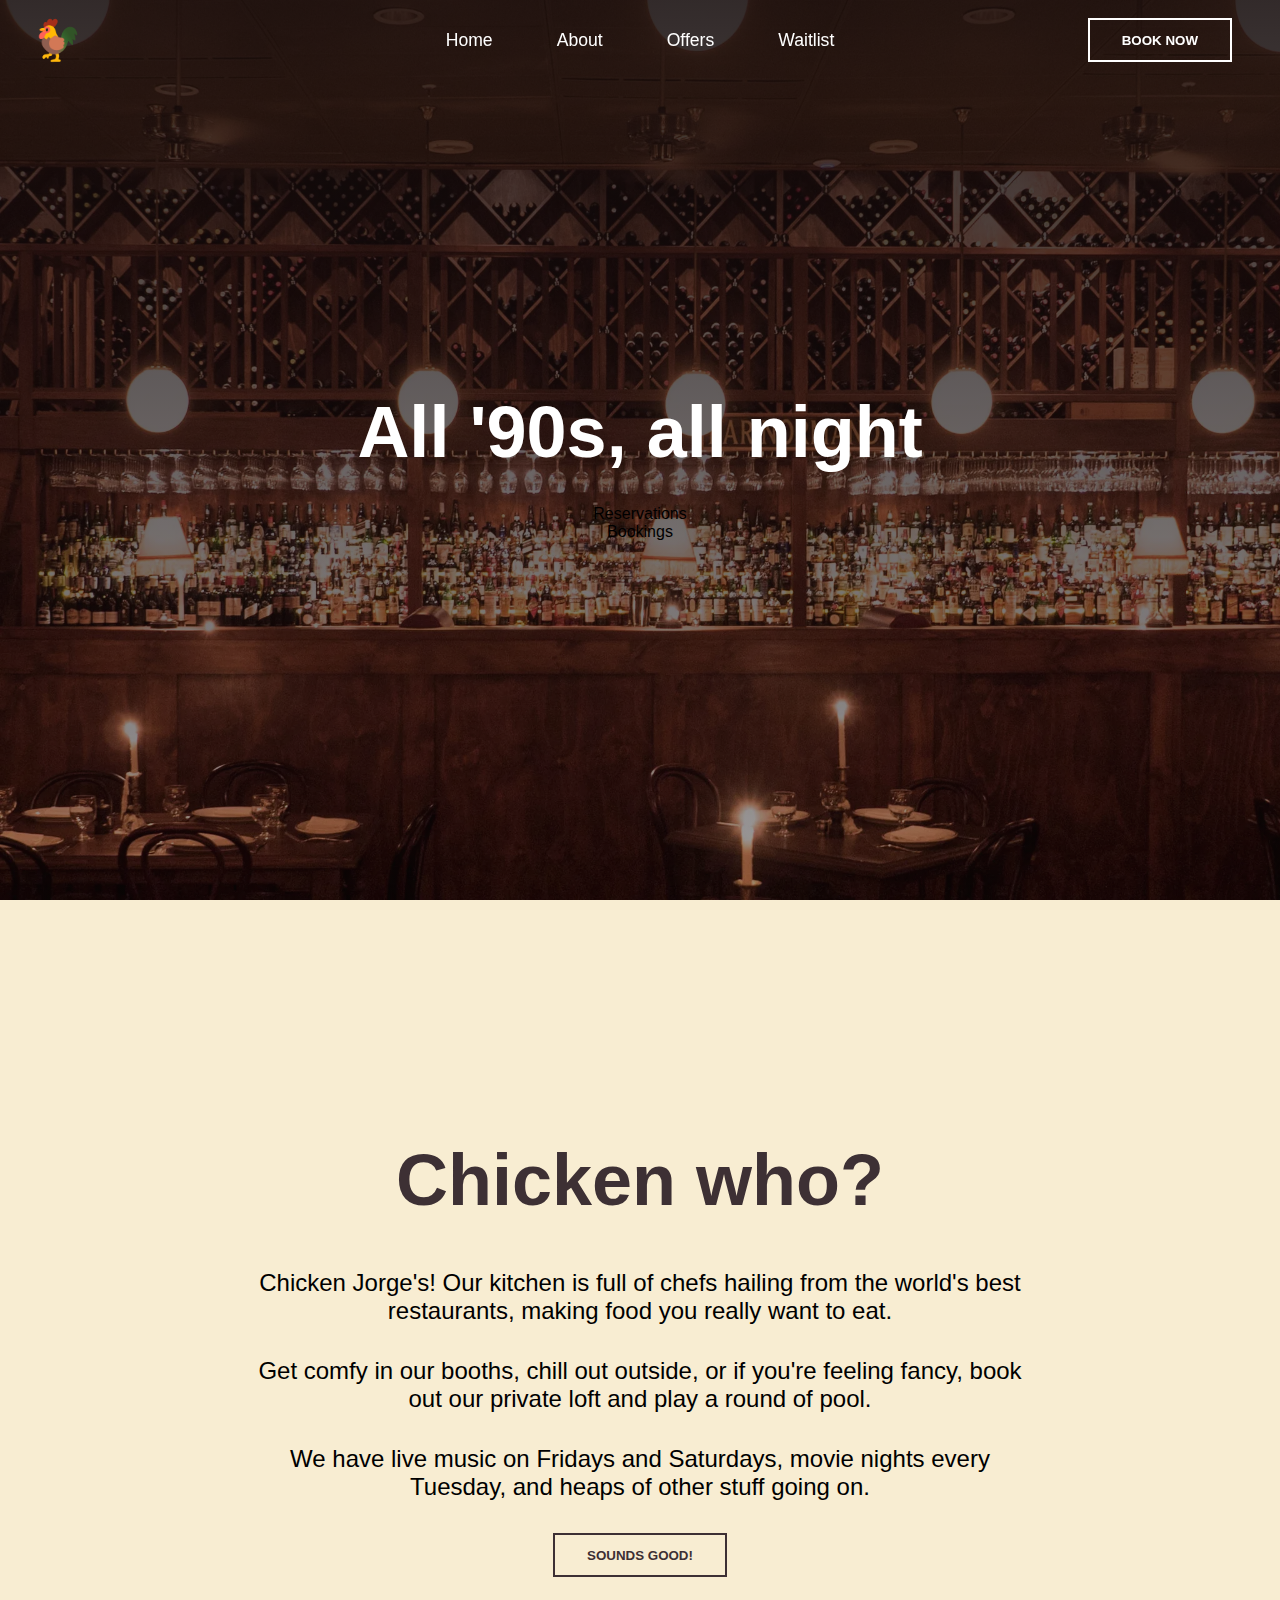
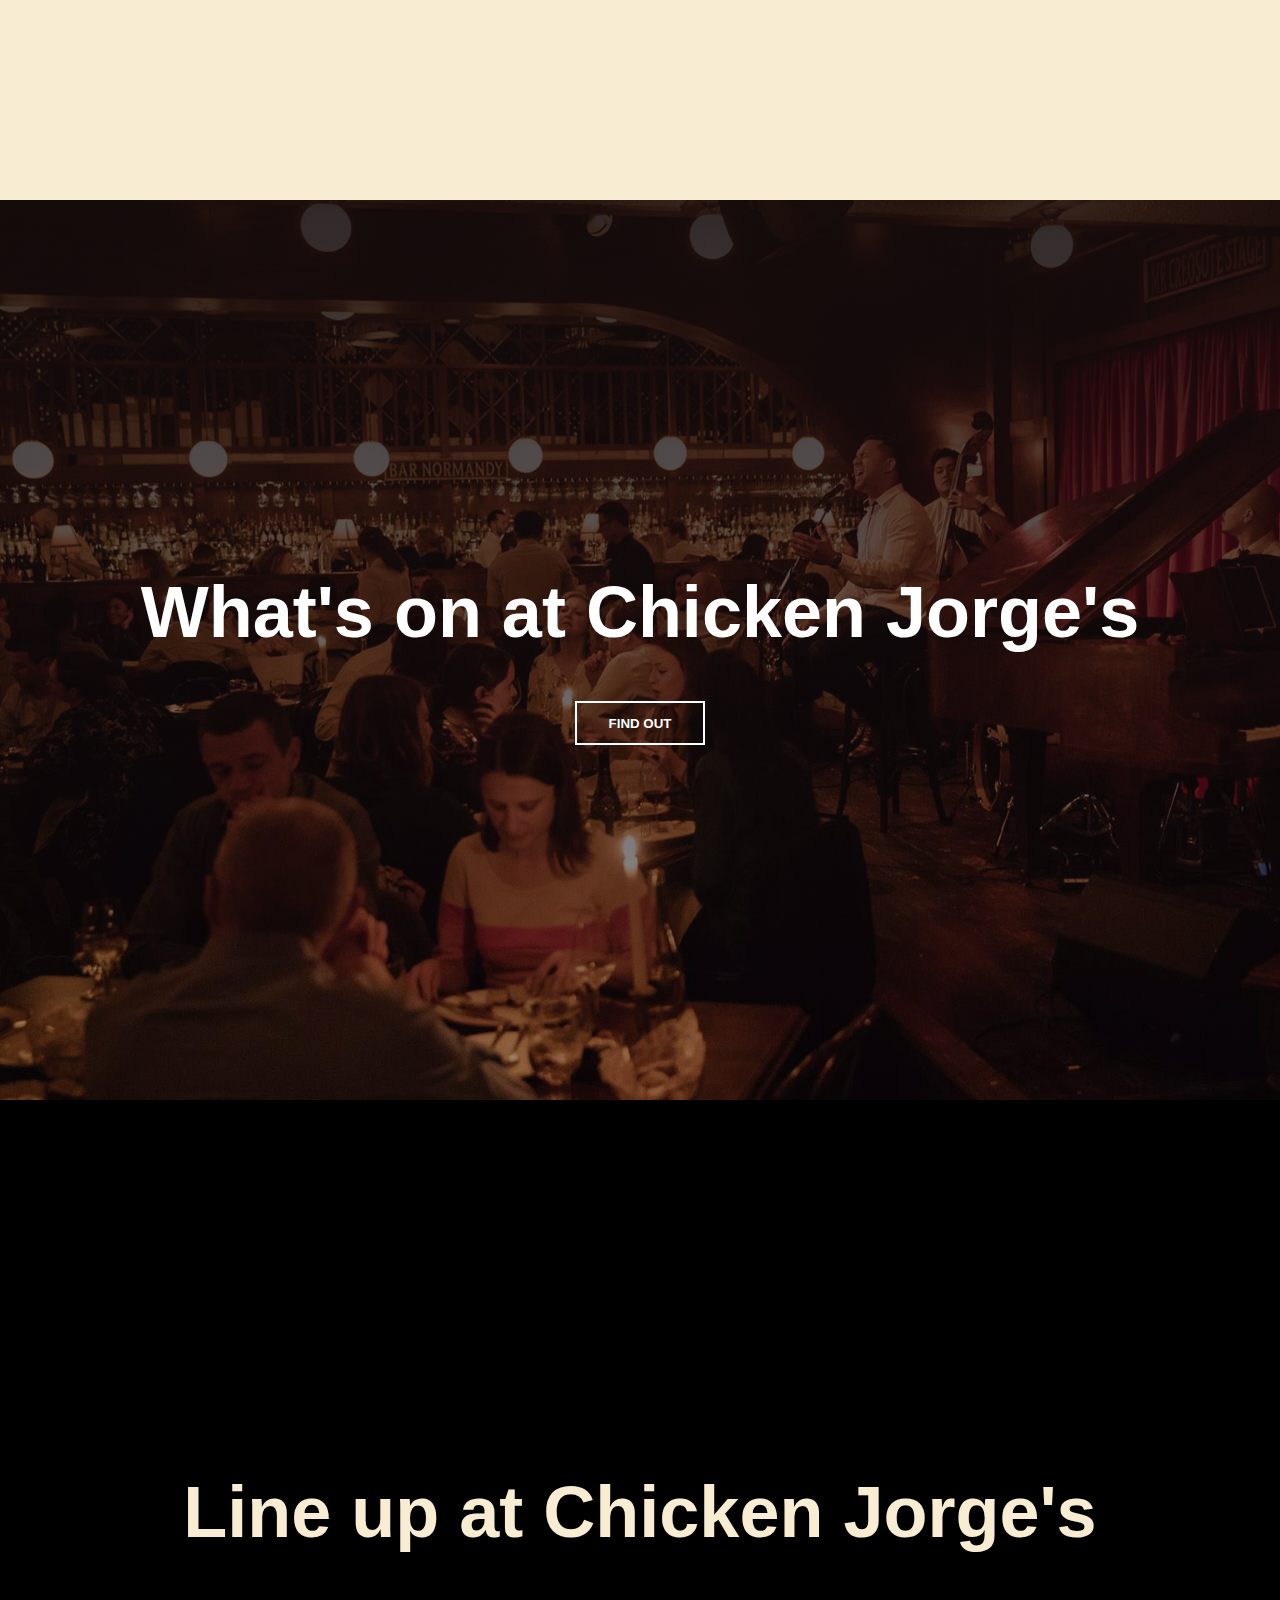
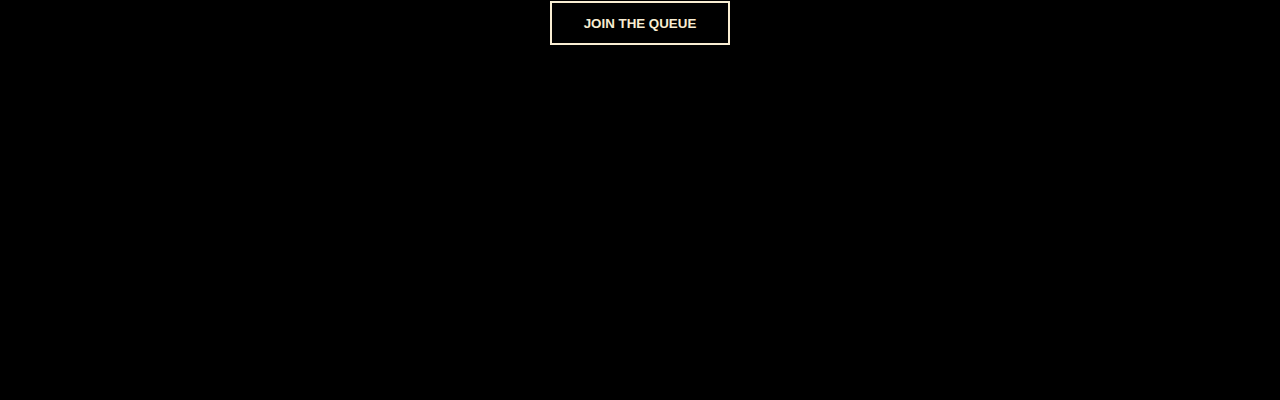
==== index.html @ a5d1bf75 "first commit" ====
<!DOCTYPE html>
<html lang="en">
<head>
    <meta charset="UTF-8">
    <meta http-equiv="X-UA-Compatible" content="IE=edge">
    <meta name="viewport" content="width=device-width, initial-scale=1.0">
    <title>Chicken Jorge's</title>
    <link rel="stylesheet" href="style.css">
    <script src="script.js" defer></script>
    <link rel="icon" href="data:image/svg+xml,<svg xmlns=%22http://www.w3.org/2000/svg%22 viewBox=%220 0 100 100%22><text y=%22.9em%22 font-size=%2290%22>🍗</text></svg>">

</head>
<body>
    <nav id="mobile-nav">🍔</nav>
    <nav id="navbar">
        <a href="#home" class="logo">🐓</a>
        <ul class="links">
            <li class="nav-item link"><a href="#home">Home</a></li>
            <li class="nav-item link"><a href="#about">About</a></li>
            <li class="nav-item link"><a href="#events">Offers</a></li>
            <li class="nav-item link"><a href="#waitlist">Waitlist</a></li>
        </ul>
        <a href="https://demo.sevenrooms.com/reservations/chickenjorges"><button class="nav-item button">Book Now</button></a>
        <p class="nav-close">&#x2715</p>
    </nav>
    <main class="main-content">
        <div class="home section" id="home">
            <h1 class="hero-text">All '90s, all night</h1>
            <div id="sr-res-root" class="sr-lg sr-dark sr-#375569">Reservations</div>
            
            <script src="https://www.sevenrooms.com/widget/embed.js"></script>
            <script>
                SevenroomsWidget.init({
                    venueId: "timfake",
                    triggerId: "sr-res-root", // id of the dom element that will trigger this widget
                    type: "reservations", // either 'reservations' or 'waitlist' or 'events'
                    styleButton: true, // true if you are using the SevenRooms button
                })
            </script>

            <div id="sr-res-root2" class="sr-lg sr-dark sr-#375569">Bookings</div>
            <script>
                SevenroomsWidget.init({
                    venueId: "bennelong",
                    triggerId: "sr-res-root2", // id of the dom element that will trigger this widget
                    type: "reservations", // either 'reservations' or 'waitlist' or 'events'
                    styleButton: true, // true if you are using the SevenRooms button
                    allVenues: ['bennelong', 'quaysydney', 'gildas']
                })
            </script>         


</script>
        </div>
        <div class="about section" id="about">
            <h1 class="hero-text">Chicken who?</h1>
            <p>
 Chicken Jorge's! Our kitchen is full of chefs hailing from the world's best restaurants, making food you really want to eat.</p>
            <p>Get comfy in our booths, chill out outside, or if you're feeling fancy, book out our private loft and play a round of pool.</p>
            <p>We have live music on Fridays and Saturdays, movie nights every Tuesday, and heaps of other stuff going on.</p>
            <a href="#events"><button class="button">Sounds good!</button></a>
        </div>
        <div class="events section" id="events">
            <h1 class="hero-text">What's on at Chicken Jorge's</h1>
            <a href="https://demo.sevenrooms.com/experiences/chickenjorges"><button class="button">Find Out</button></a>
            <!-- <iframe src="https://demo.sevenrooms.com/experiences/chickenjorges" frameborder="0" width="100%" height="100%" style="background: #FFFFFF;" ></iframe> -->
        </div>
        <div class="waitlist section" id="waitlist">
            <h1 class="hero-text">Line up at Chicken Jorge's</h1>
            <a href="https://demo.sevenrooms.com/waitlist/chickenjorges"><button class="button">Join the queue</button></a>
           
        </div>
    </main>
</body>
</html>
---- style.css ----
* {
  box-sizing: border-box;
  padding: 0;
  margin: 0;
  scroll-behavior: smooth;
}

:root {
  --light-color: #f8edd2;
  --dark-color: #3d3034;
  --feature-color: #b3a780;
  --theme-color: white;
}

html {
  scroll-snap-type: y mandatory;
}

body {
  font-family: "Gill Sans", "Gill Sans MT", Calibri, "Trebuchet MS", sans-serif;
}

nav {
  position: fixed;
  display: flex;
  justify-content: space-between;
  align-items: center;
  top: 0;
  width: 100%;
  height: 5rem;
  padding: 0 2rem;
  font-size: 1.1rem;
  color: var(--theme-color);
}

a {
  text-decoration: none;
  color: inherit;
}

.links {
  position: absolute;
  display: flex;
  left: 50%;
  transform: translate(-50%, 0);
  list-style: none;
  text-align: center;
}

.link a:hover {
  border-bottom: 2px solid var(--theme-color);
}

.nav-item {
  margin: 0 2rem;
}

.logo {
  font-size: 2.5rem;
}

.button {
  background: none;
  padding: 0.8rem 2rem;
  margin: 1rem;
  text-transform: uppercase;
  font-weight: bolder;
  color: white;
  border: 2px solid white;
  transition: background-color 500ms cubic-bezier(0.075, 0.82, 0.165, 1),
    border 500ms cubic-bezier(0.075, 0.82, 0.165, 1);
}

.nav-item.button {
  color: var(--theme-color);
  border: 2px solid var(--theme-color);
}

.nav-close {
  display: none;
}

.section {
  height: 100vh;
  display: flex;
  flex-direction: column;
  align-items: center;
  justify-content: center;
  scroll-snap-align: start;
}

.home {
  background-image: linear-gradient(
      0deg,
      rgba(15, 8, 9, 0.4),
      rgba(21, 12, 12, 0.875)
    ),
    url(/cr-hubert.jpeg);
  background-size: cover;
}

.about {
  background: var(--light-color);
}

.about .hero-text {
  color: var(--dark-color);
}

.about .button {
  border: 2px solid var(--dark-color);
  color: var(--dark-color);
}

.events {
  background-image: linear-gradient(
      0deg,
      rgba(15, 8, 9, 0.4),
      rgba(21, 12, 12, 0.875)
    ),
    url(/inside-band.jpeg);
  background-size: cover;
}

.waitlist {
  background: black;
}

.waitlist .hero-text {
  color: var(--light-color);
}

.waitlist .button {
  border: 2px solid var(--light-color);
  color: var(--light-color);
}

.hero-text {
  margin: 1rem;
  padding: 1rem;
  font-size: 4.5rem;
  text-align: center;
  color: white;
}

.text-link {
  text-decoration: underline;
}

p {
  text-align: center;
  font-size: 1.5rem;
  width: min(60ch, 80%);
  margin: 1rem;
}

img.background {
  position: absolute;
  z-index: -1;
  object-fit: cover;
  width: 100vw;
  height: 100vh;
}

.button:hover {
  background: var(--feature-color);
  border: 2px solid var(--feature-color);
  color: white;
}

#mobile-nav {
  display: none;
}

@media only screen and (max-width: 770px) {
  #mobile-nav {
    display: block;
    position: fixed;
    width: 100%;
    text-align: left;
    font-size: 2.5rem;
    padding: 1rem 2rem;
  }

  #navbar {
    display: flex;
    flex-direction: column;
    background-color: rgba(0, 0, 0, 0.9);
    height: 100%;
    padding: 10%;
    transform: translateY(-100%);
  }

  #navbar.active {
    transform: translateY(0);
    overflow: hidden;
  }

  #navbar.activated {
    transition: transform 0.5s;
  }

  .nav-close {
    display: block;
  }

  #navbar * {
    color: white;
    font-size: 1.5rem;
  }

  .links {
    flex-direction: column;
    position: relative;
    left: 0;
    transform: none;
  }

  .nav-item.link {
    margin: 1rem 0;
  }
}
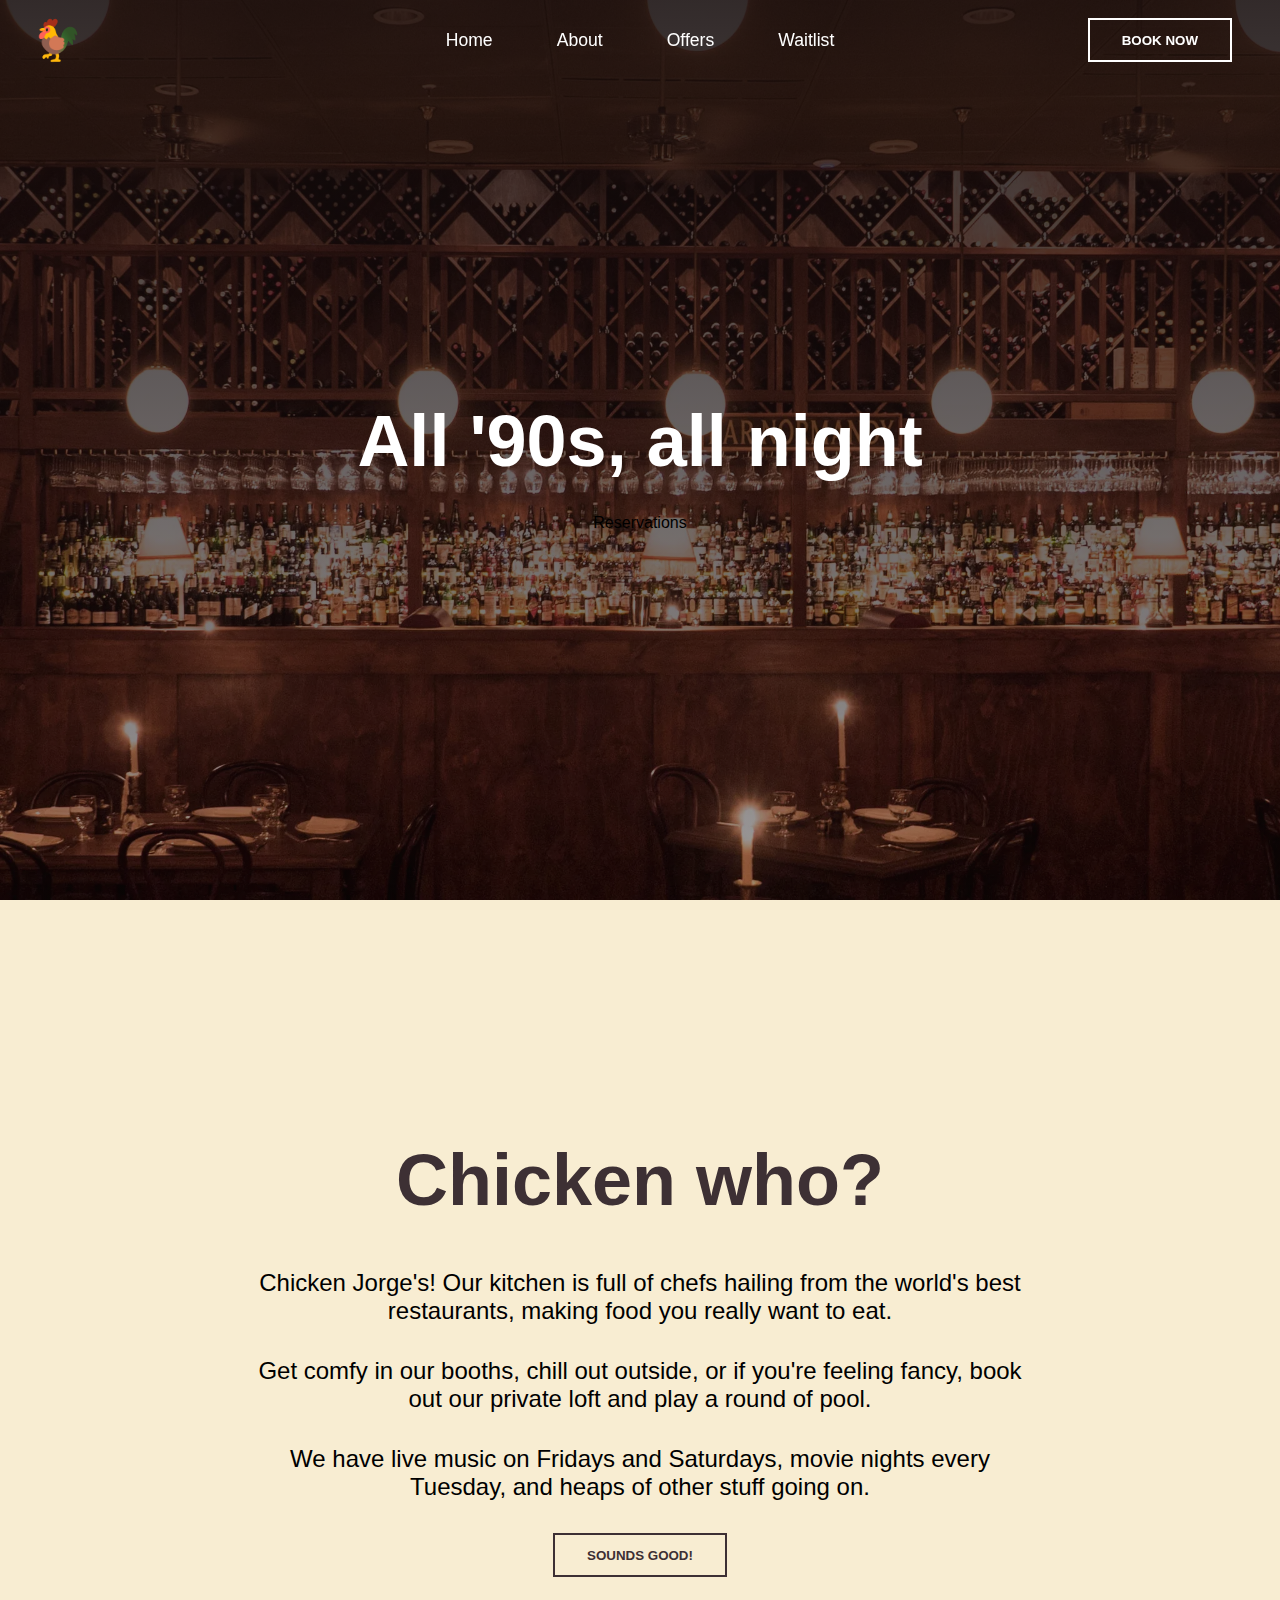
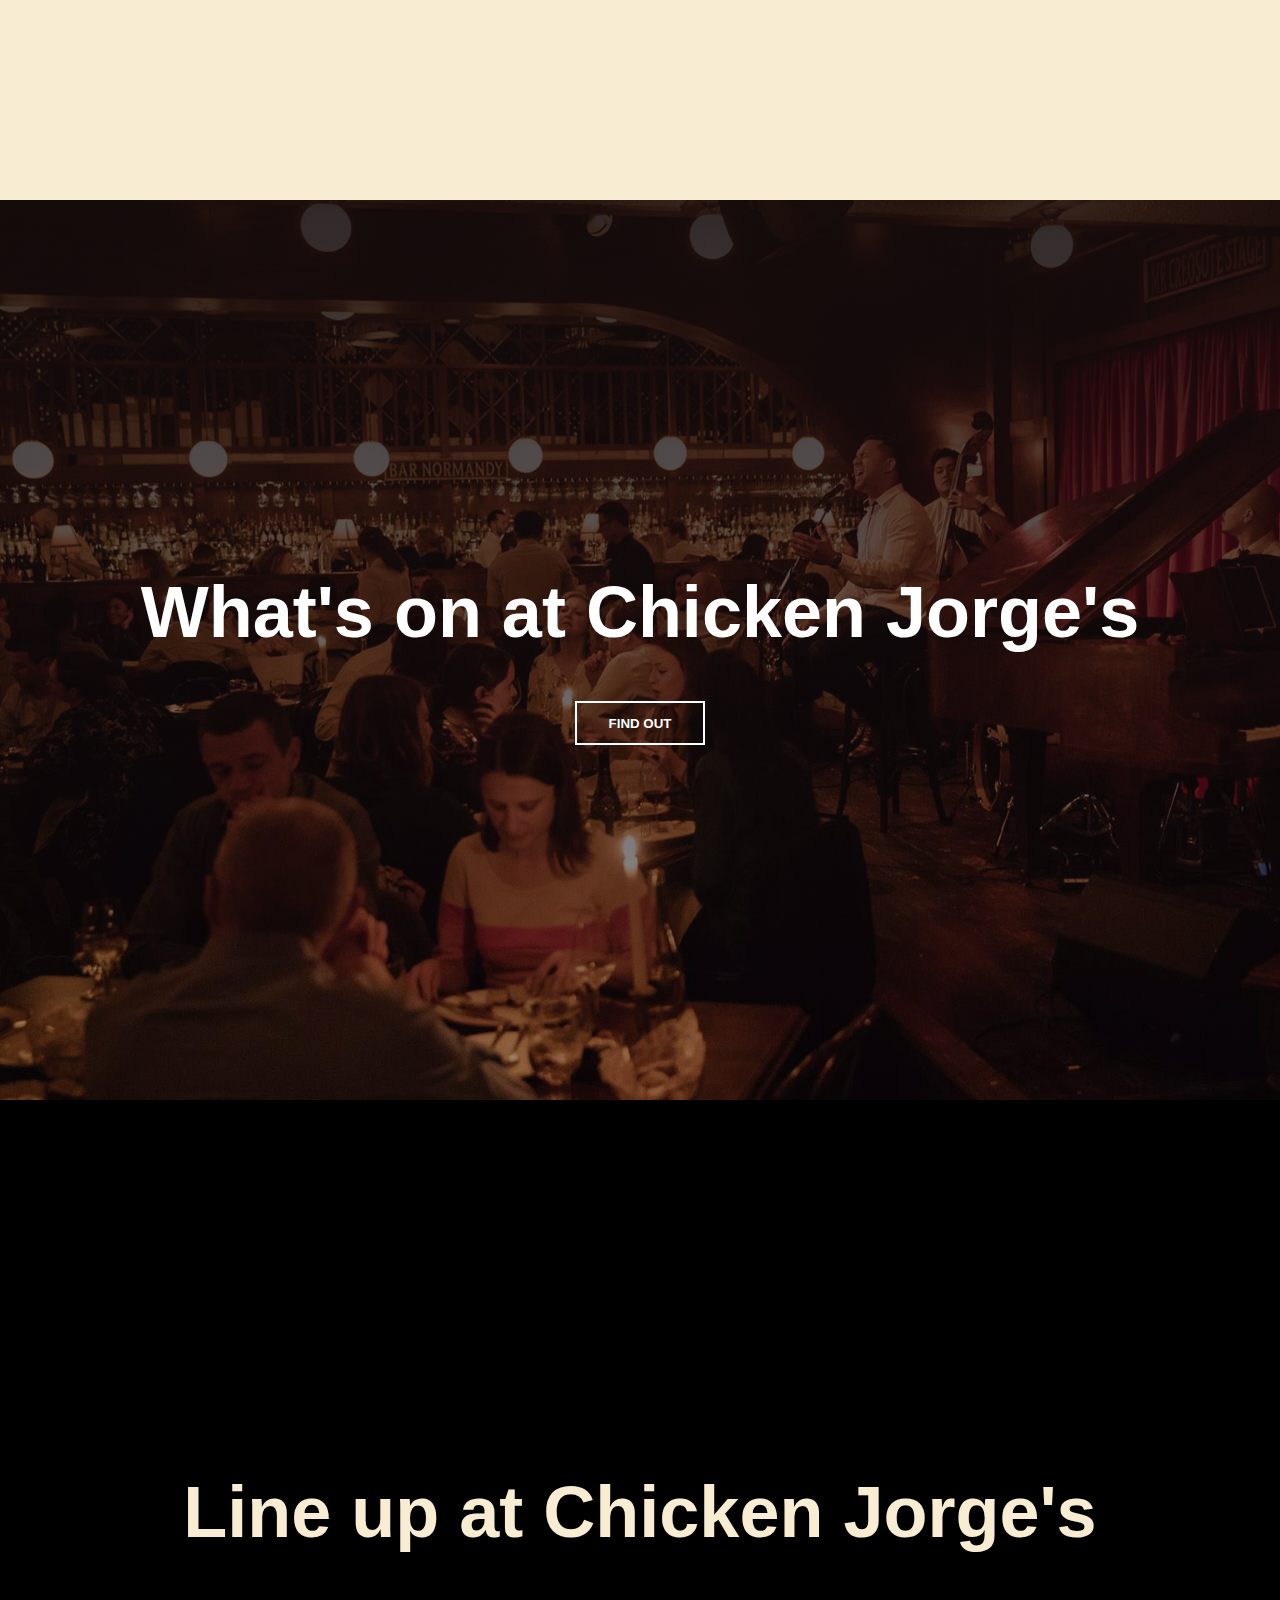
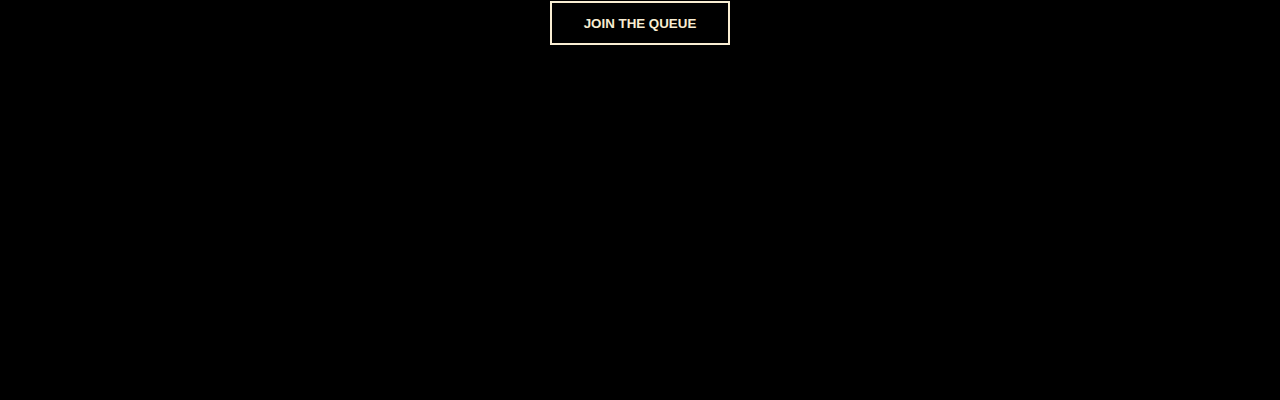
==== commit 6485fc42: "Updated folder structure" ====
--- a/index.html
+++ b/index.html
@@ -38,17 +38,6 @@
                 })
             </script>
 
-            <div id="sr-res-root2" class="sr-lg sr-dark sr-#375569">Bookings</div>
-            <script>
-                SevenroomsWidget.init({
-                    venueId: "bennelong",
-                    triggerId: "sr-res-root2", // id of the dom element that will trigger this widget
-                    type: "reservations", // either 'reservations' or 'waitlist' or 'events'
-                    styleButton: true, // true if you are using the SevenRooms button
-                    allVenues: ['bennelong', 'quaysydney', 'gildas']
-                })
-            </script>         
-
 
 </script>
         </div>
--- a/style.css
+++ b/style.css
@@ -95,7 +95,7 @@
       rgba(15, 8, 9, 0.4),
       rgba(21, 12, 12, 0.875)
     ),
-    url(/cr-hubert.jpeg);
+    url(images/cr-hubert.jpeg);
   background-size: cover;
 }
 
@@ -118,7 +118,7 @@
       rgba(15, 8, 9, 0.4),
       rgba(21, 12, 12, 0.875)
     ),
-    url(/inside-band.jpeg);
+    url(images/inside-band.jpeg);
   background-size: cover;
 }
 
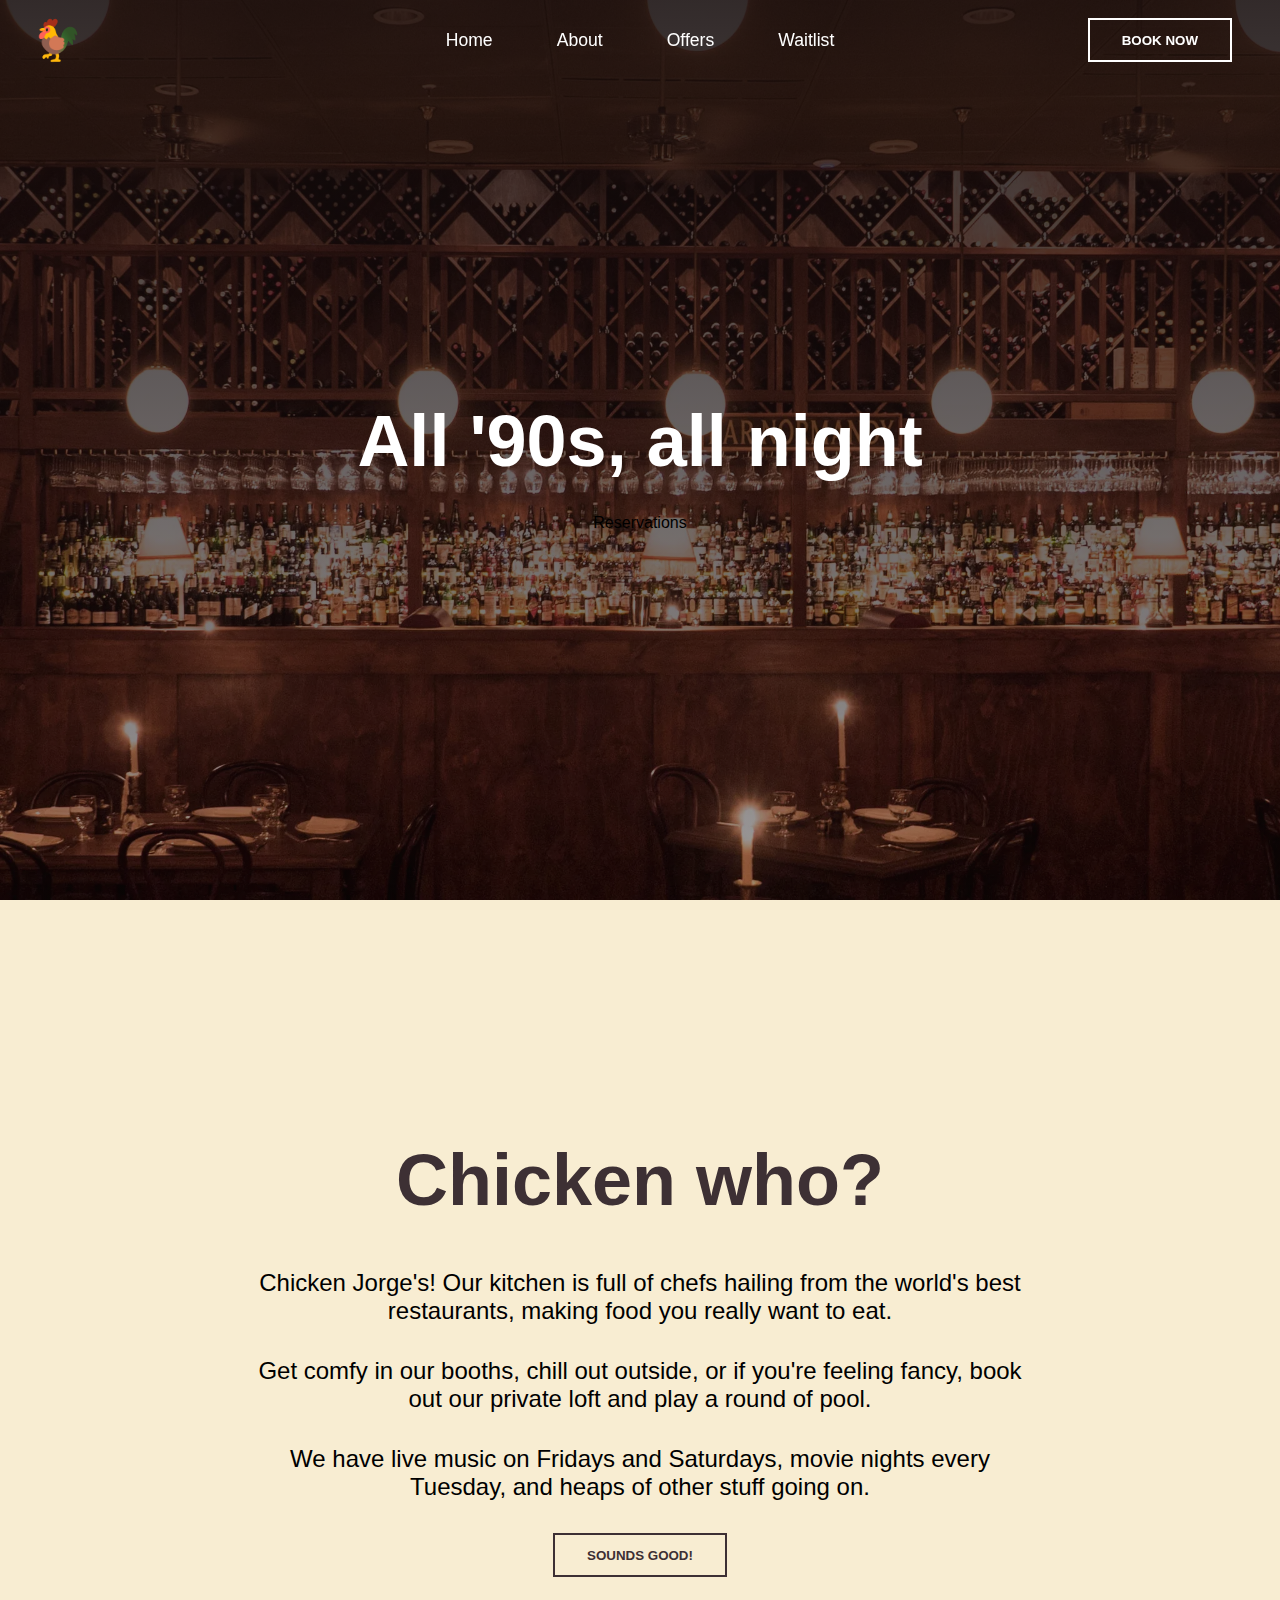
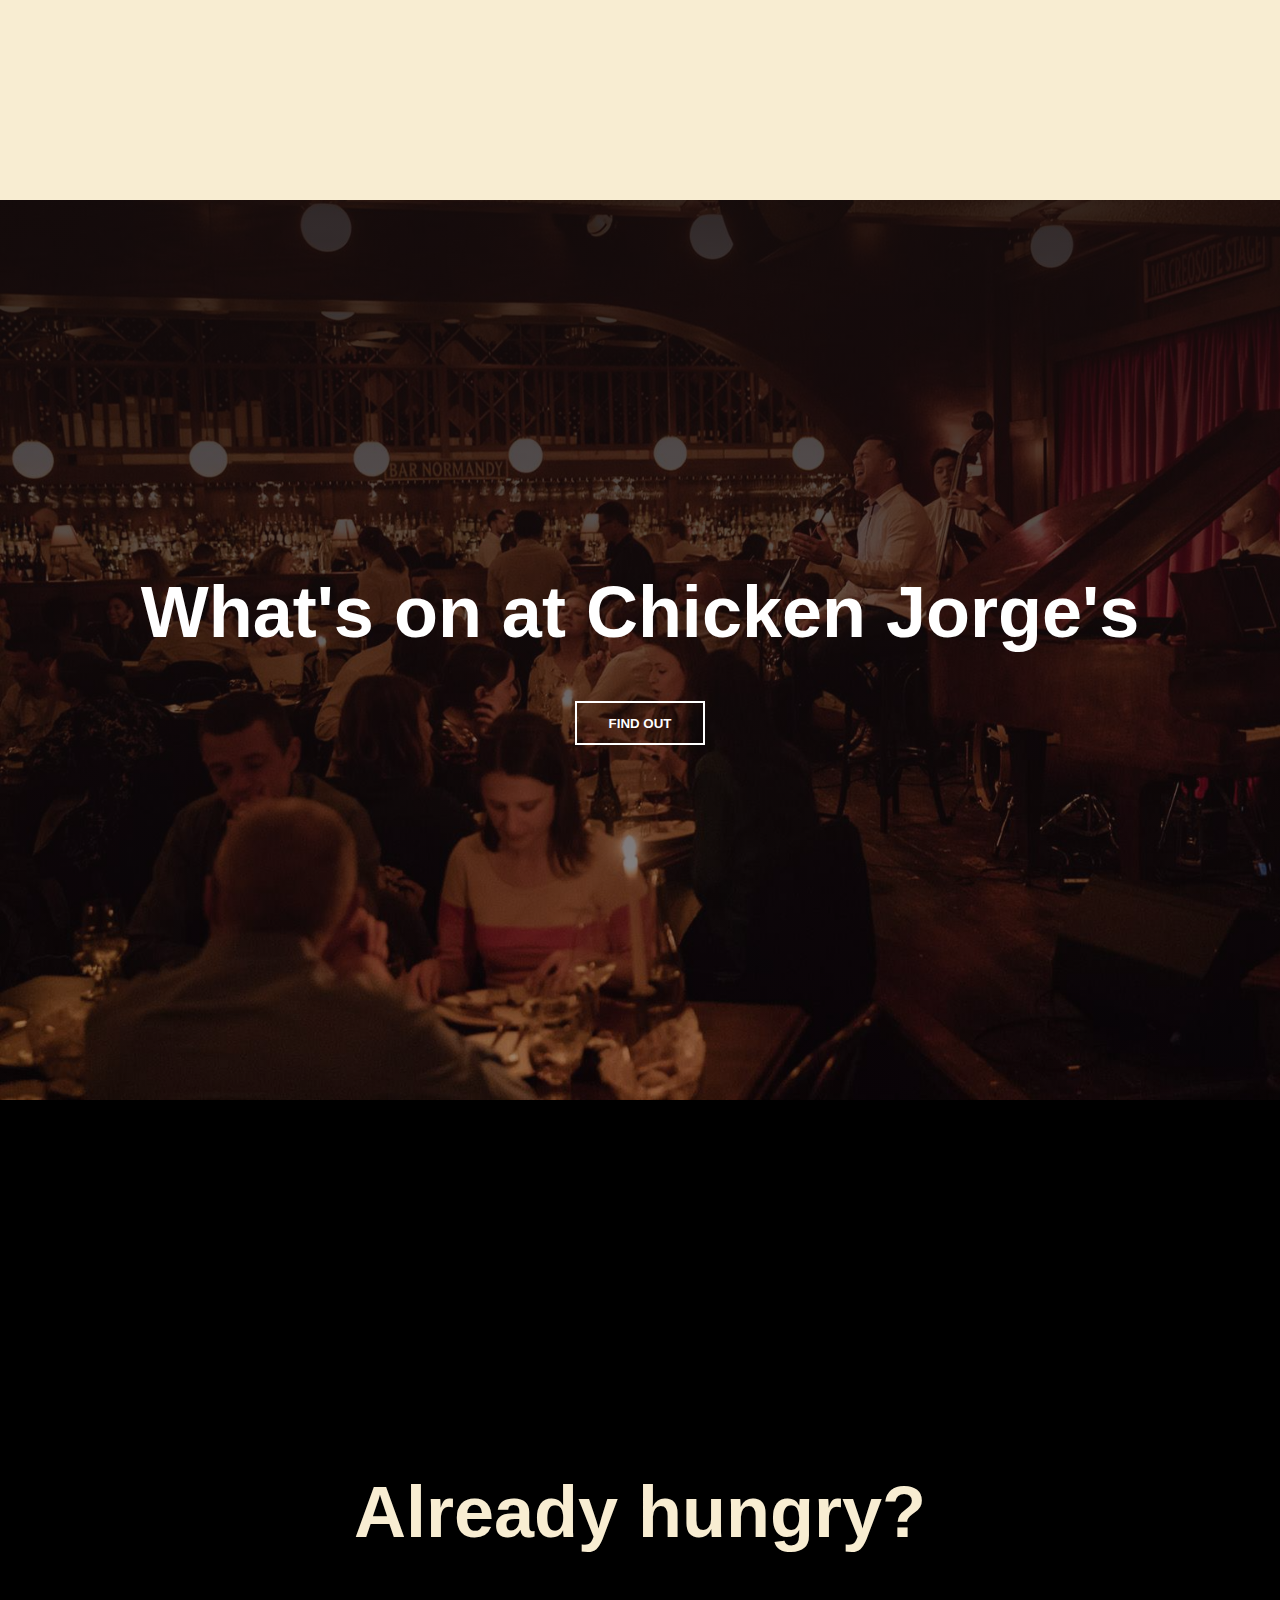
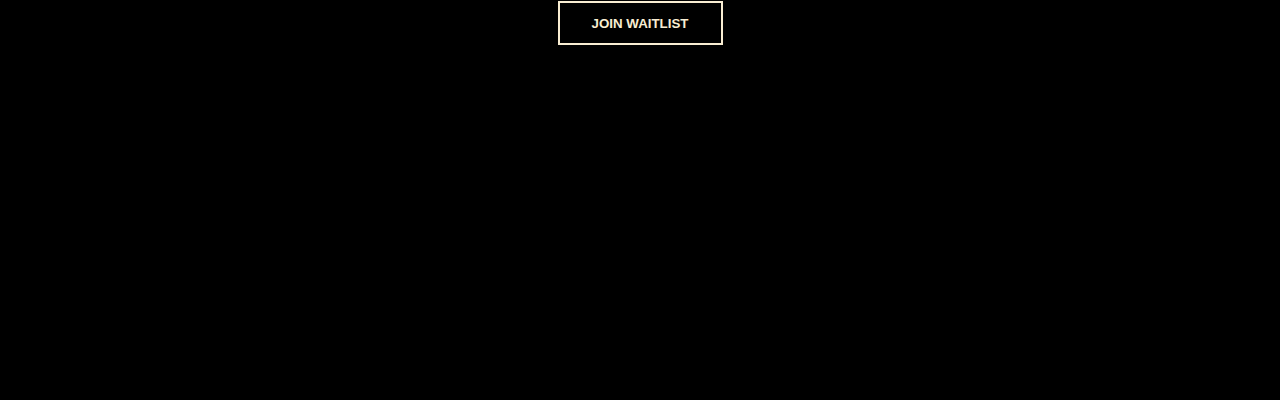
==== commit 0c81a63b: "Added waitlist flyout panel" ====
--- a/index.html
+++ b/index.html
@@ -11,54 +11,56 @@
 
 </head>
 <body>
-    <nav id="mobile-nav">🍔</nav>
-    <nav id="navbar">
-        <a href="#home" class="logo">🐓</a>
-        <ul class="links">
-            <li class="nav-item link"><a href="#home">Home</a></li>
-            <li class="nav-item link"><a href="#about">About</a></li>
-            <li class="nav-item link"><a href="#events">Offers</a></li>
-            <li class="nav-item link"><a href="#waitlist">Waitlist</a></li>
-        </ul>
-        <a href="https://demo.sevenrooms.com/reservations/chickenjorges"><button class="nav-item button">Book Now</button></a>
-        <p class="nav-close">&#x2715</p>
-    </nav>
-    <main class="main-content">
-        <div class="home section" id="home">
-            <h1 class="hero-text">All '90s, all night</h1>
-            <div id="sr-res-root" class="sr-lg sr-dark sr-#375569">Reservations</div>
-            
-            <script src="https://www.sevenrooms.com/widget/embed.js"></script>
-            <script>
-                SevenroomsWidget.init({
-                    venueId: "timfake",
-                    triggerId: "sr-res-root", // id of the dom element that will trigger this widget
-                    type: "reservations", // either 'reservations' or 'waitlist' or 'events'
-                    styleButton: true, // true if you are using the SevenRooms button
-                })
-            </script>
-
-
-</script>
-        </div>
-        <div class="about section" id="about">
-            <h1 class="hero-text">Chicken who?</h1>
-            <p>
- Chicken Jorge's! Our kitchen is full of chefs hailing from the world's best restaurants, making food you really want to eat.</p>
-            <p>Get comfy in our booths, chill out outside, or if you're feeling fancy, book out our private loft and play a round of pool.</p>
-            <p>We have live music on Fridays and Saturdays, movie nights every Tuesday, and heaps of other stuff going on.</p>
-            <a href="#events"><button class="button">Sounds good!</button></a>
-        </div>
-        <div class="events section" id="events">
-            <h1 class="hero-text">What's on at Chicken Jorge's</h1>
-            <a href="https://demo.sevenrooms.com/experiences/chickenjorges"><button class="button">Find Out</button></a>
-            <!-- <iframe src="https://demo.sevenrooms.com/experiences/chickenjorges" frameborder="0" width="100%" height="100%" style="background: #FFFFFF;" ></iframe> -->
-        </div>
-        <div class="waitlist section" id="waitlist">
-            <h1 class="hero-text">Line up at Chicken Jorge's</h1>
-            <a href="https://demo.sevenrooms.com/waitlist/chickenjorges"><button class="button">Join the queue</button></a>
-           
-        </div>
-    </main>
+    <div class="content">
+        <nav id="mobile-nav">🍔</nav>
+        <nav id="navbar">
+            <a href="#home" class="logo">🐓</a>
+            <ul class="links">
+                <li class="nav-item link"><a href="#home">Home</a></li>
+                <li class="nav-item link"><a href="#about">About</a></li>
+                <li class="nav-item link"><a href="#events">Offers</a></li>
+                <li class="nav-item link"><a href="#waitlist">Waitlist</a></li>
+            </ul>
+            <a href="https://demo.sevenrooms.com/reservations/chickenjorges"><button class="nav-item button">Book Now</button></a>
+            <p class="nav-close">&#x2715</p>
+        </nav>
+        <main class="main-content">
+            <div class="home section" id="home">
+                <h1 class="hero-text">All '90s, all night</h1>
+                <div id="sr-res-root" class="sr-lg sr-dark sr-#b3a780">Reservations</div>
+                
+                <script src="https://www.sevenrooms.com/widget/embed.js"></script>
+                <script>
+                    SevenroomsWidget.init({
+                        venueId: "timfake",
+                        triggerId: "sr-res-root", // id of the dom element that will trigger this widget
+                        type: "reservations", // either 'reservations' or 'waitlist' or 'events'
+                        styleButton: true, // true if you are using the SevenRooms button
+                    })
+                </script>
+            </div>
+            <div class="about section" id="about">
+                <h1 class="hero-text">Chicken who?</h1>
+                <p>
+    Chicken Jorge's! Our kitchen is full of chefs hailing from the world's best restaurants, making food you really want to eat.</p>
+                <p>Get comfy in our booths, chill out outside, or if you're feeling fancy, book out our private loft and play a round of pool.</p>
+                <p>We have live music on Fridays and Saturdays, movie nights every Tuesday, and heaps of other stuff going on.</p>
+                <a href="#events"><button class="button">Sounds good!</button></a>
+            </div>
+            <div class="events section" id="events">
+                <h1 class="hero-text">What's on at Chicken Jorge's</h1>
+                <a href="https://demo.sevenrooms.com/experiences/chickenjorges"><button class="button">Find Out</button></a>
+                <!-- <iframe src="https://demo.sevenrooms.com/experiences/chickenjorges" frameborder="0" width="100%" height="100%" style="background: #FFFFFF;" ></iframe> -->
+            </div>
+            <div class="waitlist section" id="waitlist">
+                <h1 class="hero-text">Already hungry?</h1>
+                <button class="button" id="iframe-trigger">Join waitlist</button>
+            </div>
+        </main>
+    </div>
+    <div id="iframe-container" class="hidden">
+            <p class="iframe-close">&#x2715</p>
+            <iframe src="https://demo.sevenrooms.com/waitlist/chickenjorges" frameborder="0" width="450px" height="800px"></iframe>
+    </div>
 </body>
 </html>--- a/style.css
+++ b/style.css
@@ -38,6 +38,10 @@
   color: inherit;
 }
 
+body {
+  display: flex;
+}
+
 .links {
   position: absolute;
   display: flex;
@@ -172,6 +176,34 @@
   display: none;
 }
 
+.content {
+  width: 100%;
+  margin-right: 0;
+  transition: margin-right 0.5s;
+}
+
+#iframe-container {
+  position: fixed;
+  height: 100vh;
+  top: 0;
+  right: 0;
+  width: 450px;
+  background-color: white;
+  transition: translate 0.5s;
+}
+
+#iframe-container.hidden {
+  translate: 100%;
+}
+
+.iframe-close {
+  color: white;
+  position: absolute;
+  width: fit-content;
+  left: 3px;
+  top: -7px;
+}
+
 @media only screen and (max-width: 770px) {
   #mobile-nav {
     display: block;
@@ -219,4 +251,12 @@
   .nav-item.link {
     margin: 1rem 0;
   }
-}
+
+  #iframe-container {
+    width: 100vw;
+  }
+
+  iframe {
+    width: 100%;
+  }
+}
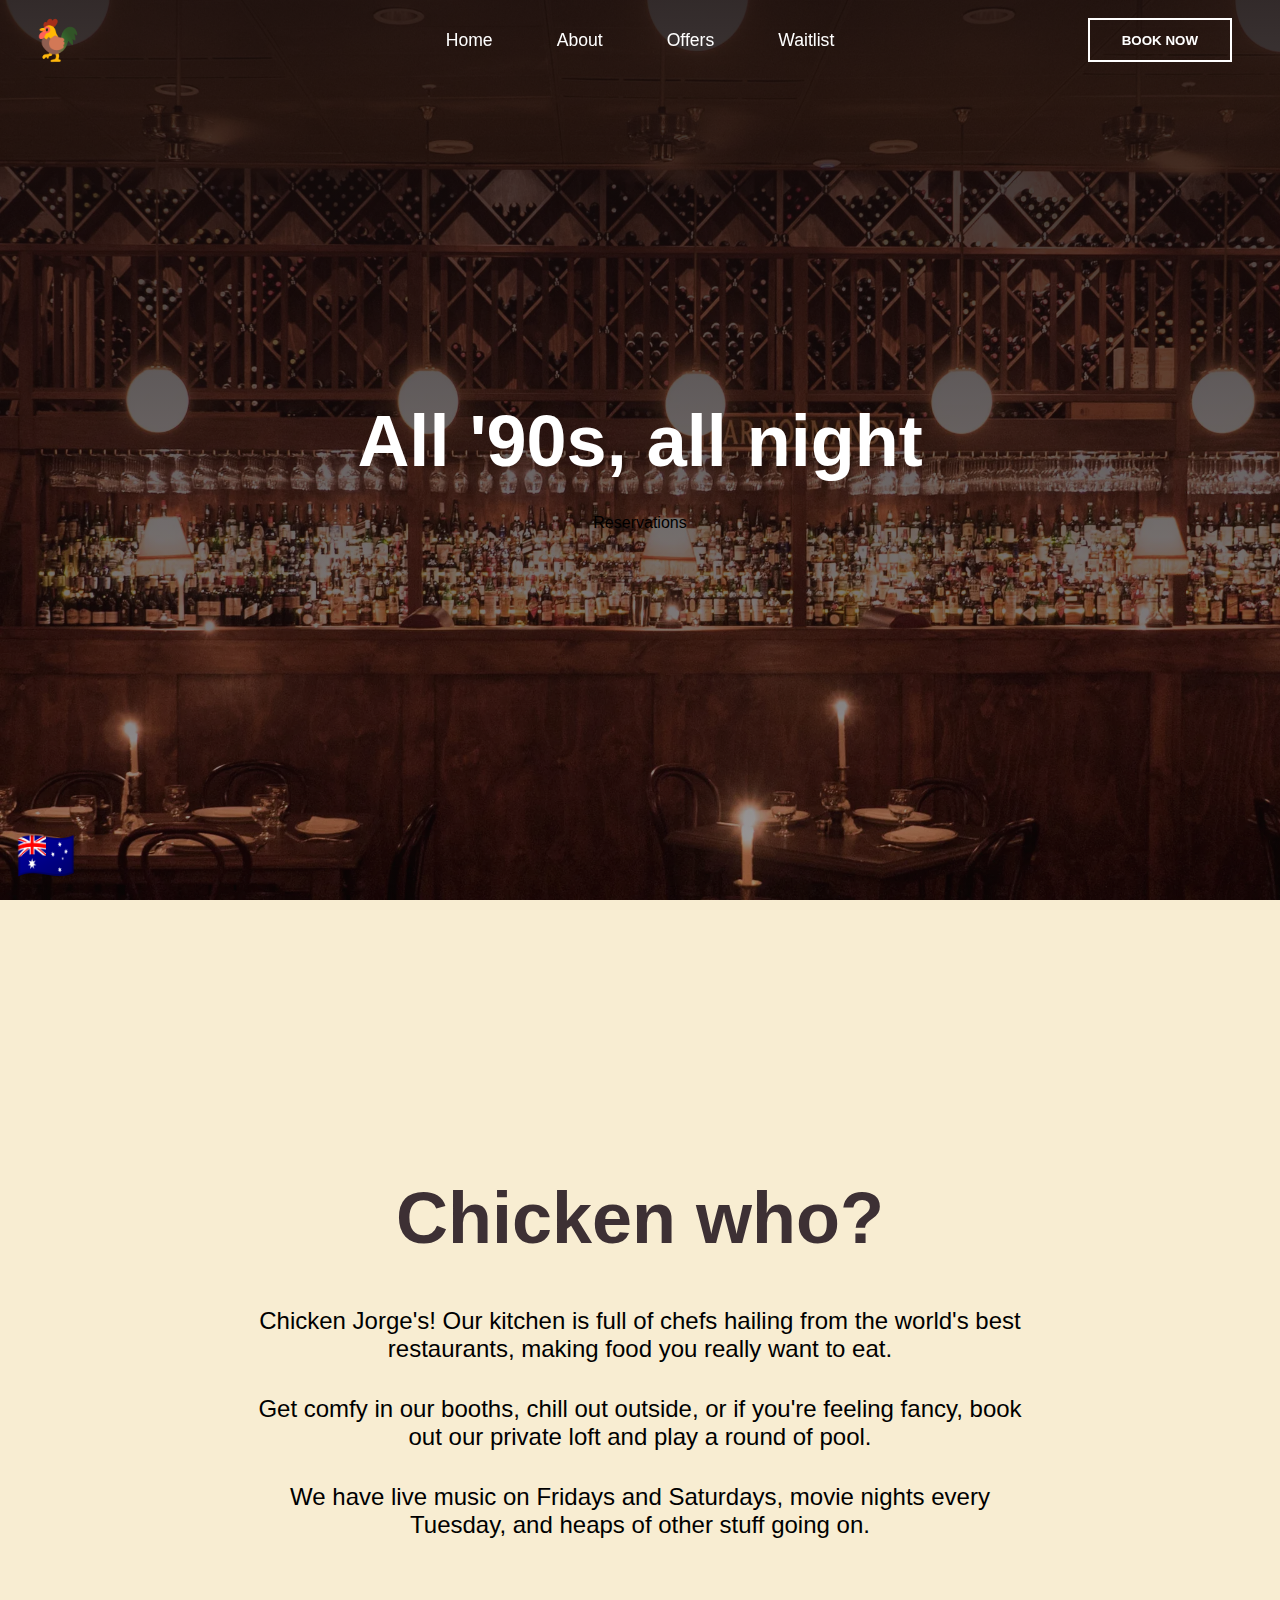
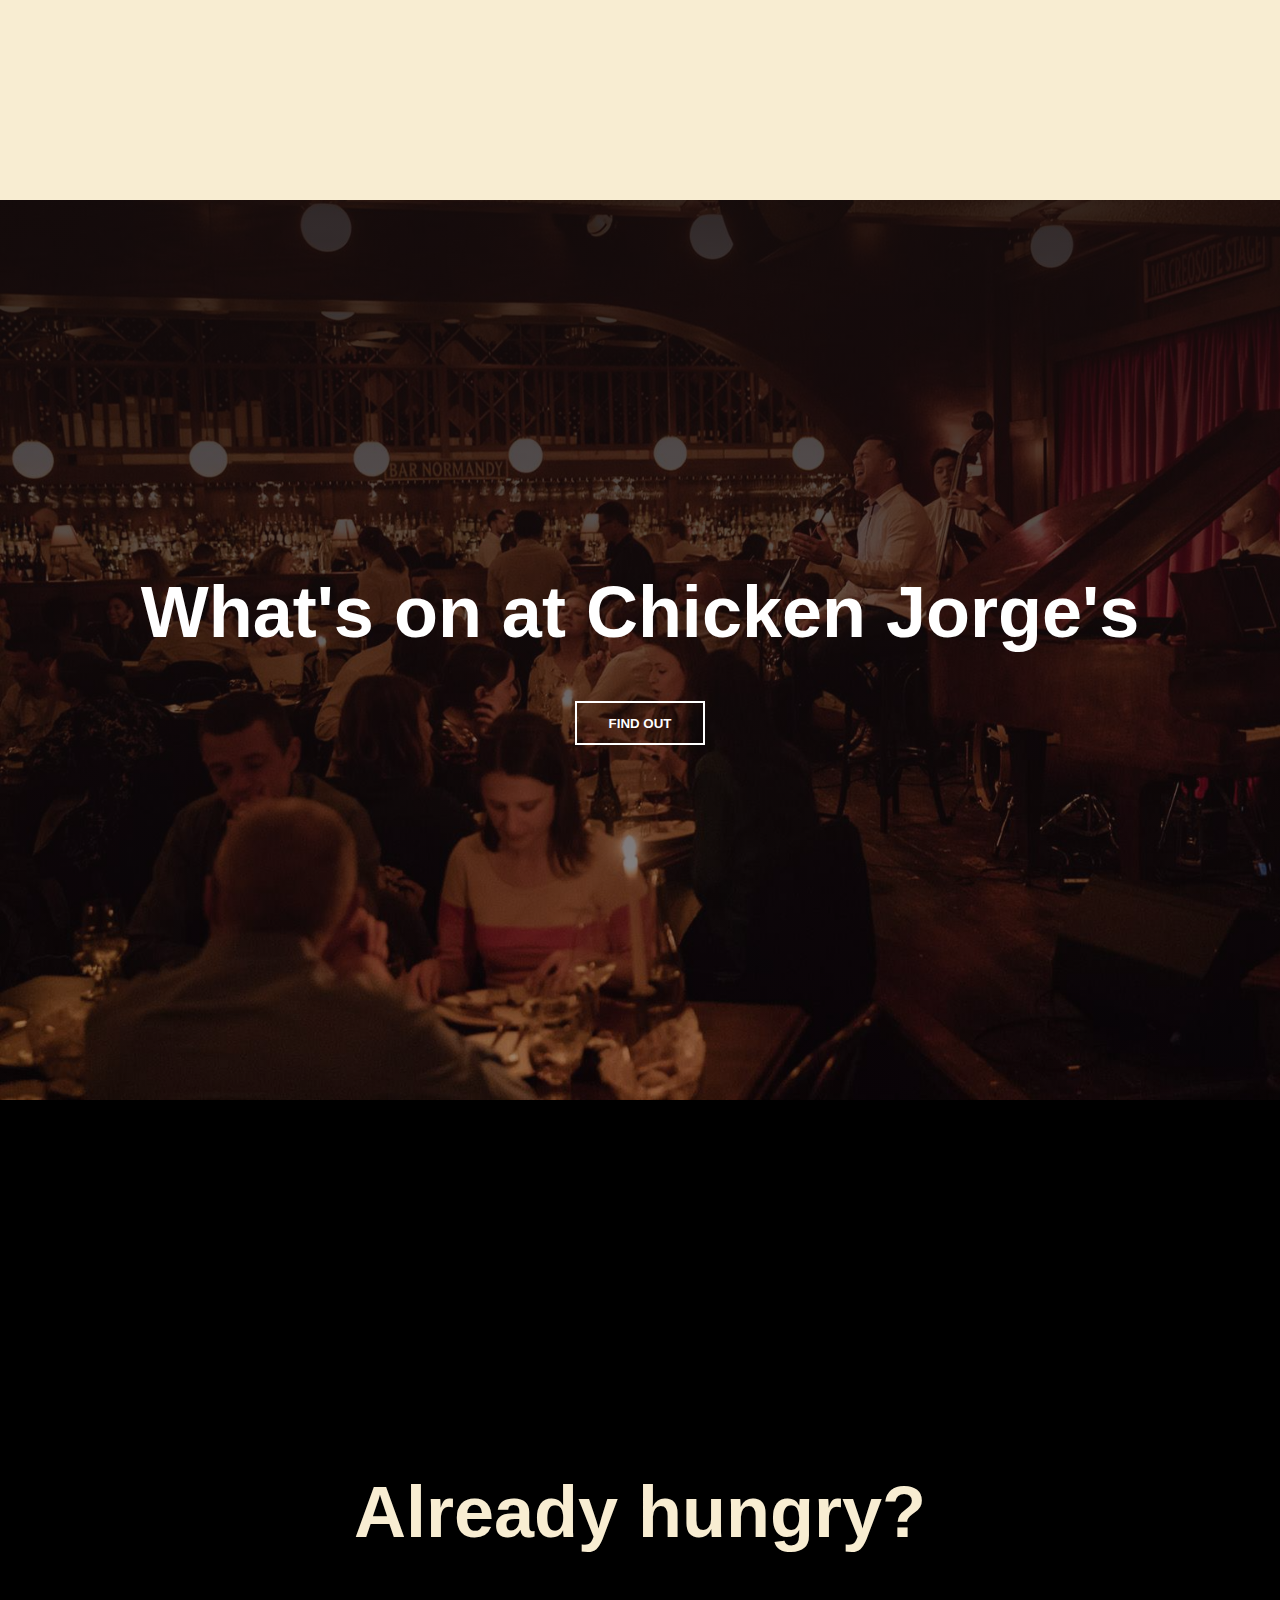
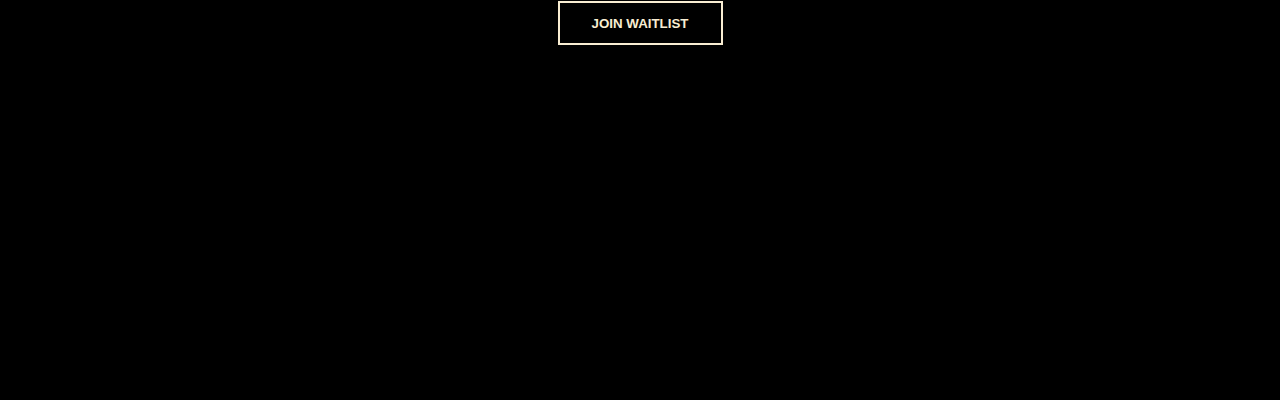
==== commit b39863d9: "Added widget translation!" ====
--- a/index.html
+++ b/index.html
@@ -8,7 +8,15 @@
     <link rel="stylesheet" href="style.css">
     <script src="script.js" defer></script>
     <link rel="icon" href="data:image/svg+xml,<svg xmlns=%22http://www.w3.org/2000/svg%22 viewBox=%220 0 100 100%22><text y=%22.9em%22 font-size=%2290%22>🍗</text></svg>">
+    <!-- Google tag (gtag.js) -->
+        <script async src="https://www.googletagmanager.com/gtag/js?id=G-YYC4PHP4FW"></script>
+        <script>
+        window.dataLayer = window.dataLayer || [];
+        function gtag(){dataLayer.push(arguments);}
+        gtag('js', new Date());
 
+        gtag('config', 'G-YYC4PHP4FW');
+        </script>
 </head>
 <body>
     <div class="content">
@@ -21,7 +29,7 @@
                 <li class="nav-item link"><a href="#events">Offers</a></li>
                 <li class="nav-item link"><a href="#waitlist">Waitlist</a></li>
             </ul>
-            <a href="https://demo.sevenrooms.com/reservations/chickenjorges"><button class="nav-item button">Book Now</button></a>
+            <a  target="_blank" id="nav-widget-button" href="https://demo.sevenrooms.com/reservations/chickenjorges"><button class="nav-item button">Book Now</button></a>
             <p class="nav-close">&#x2715</p>
         </nav>
         <main class="main-content">
@@ -45,7 +53,10 @@
     Chicken Jorge's! Our kitchen is full of chefs hailing from the world's best restaurants, making food you really want to eat.</p>
                 <p>Get comfy in our booths, chill out outside, or if you're feeling fancy, book out our private loft and play a round of pool.</p>
                 <p>We have live music on Fridays and Saturdays, movie nights every Tuesday, and heaps of other stuff going on.</p>
-                <a href="#events"><button class="button">Sounds good!</button></a>
+                <!-- <div id="sr-subscription-root" data-button-id="5" data-color="#3D2F34">Tell me more</div>
+<script>SEVENROOMS_VENUE_ID = "jacksonsongeorge"</script>
+<script src="https://www.sevenrooms.com/widget/embed.js"></script>
+<script src="https://use.fortawesome.com/cb6d04c8.js"></script> -->
             </div>
             <div class="events section" id="events">
                 <h1 class="hero-text">What's on at Chicken Jorge's</h1>
@@ -63,4 +74,5 @@
             <iframe src="https://demo.sevenrooms.com/waitlist/chickenjorges" frameborder="0" width="450px" height="800px"></iframe>
     </div>
 </body>
+<div class="lang">🇦🇺</div>
 </html>--- a/style.css
+++ b/style.css
@@ -204,6 +204,13 @@
   top: -7px;
 }
 
+.lang {
+  position: fixed;
+  font-size: 3em;
+  bottom: 1rem;
+  left: 1rem;
+}
+
 @media only screen and (max-width: 770px) {
   #mobile-nav {
     display: block;
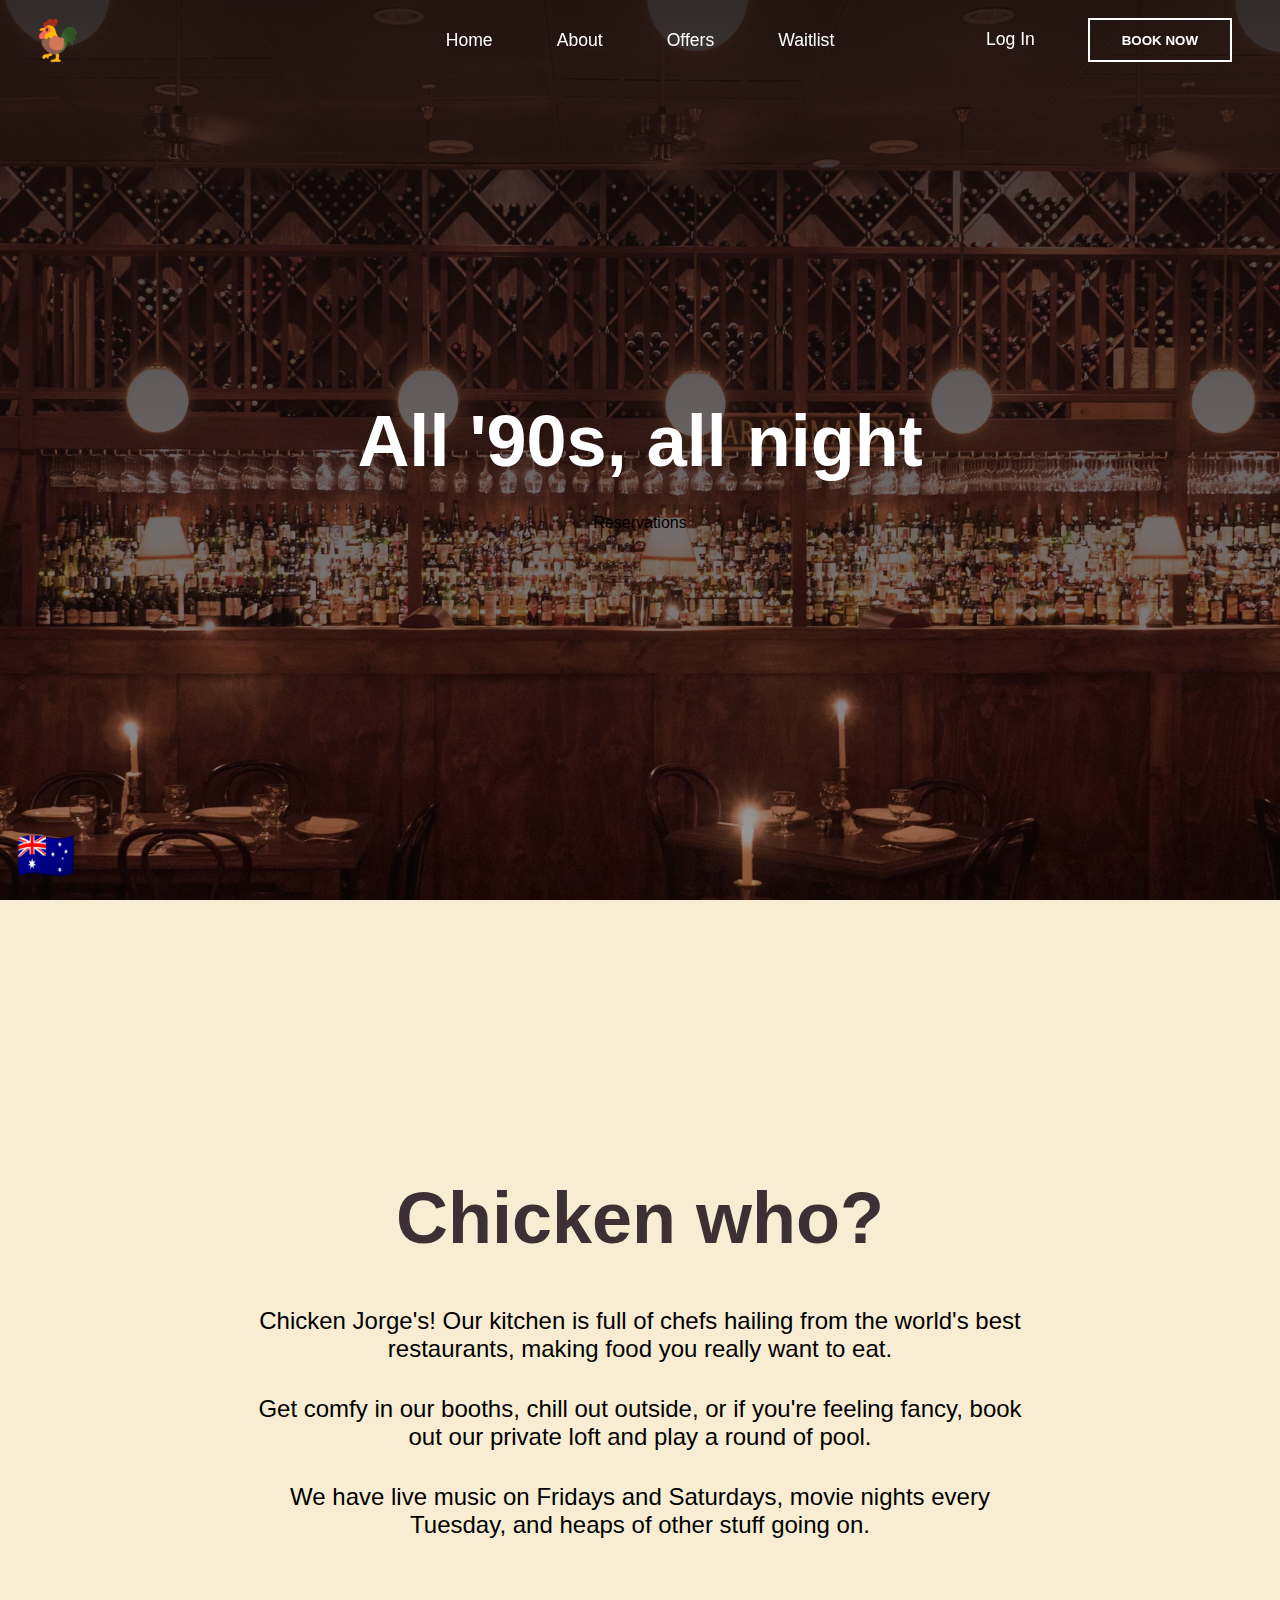
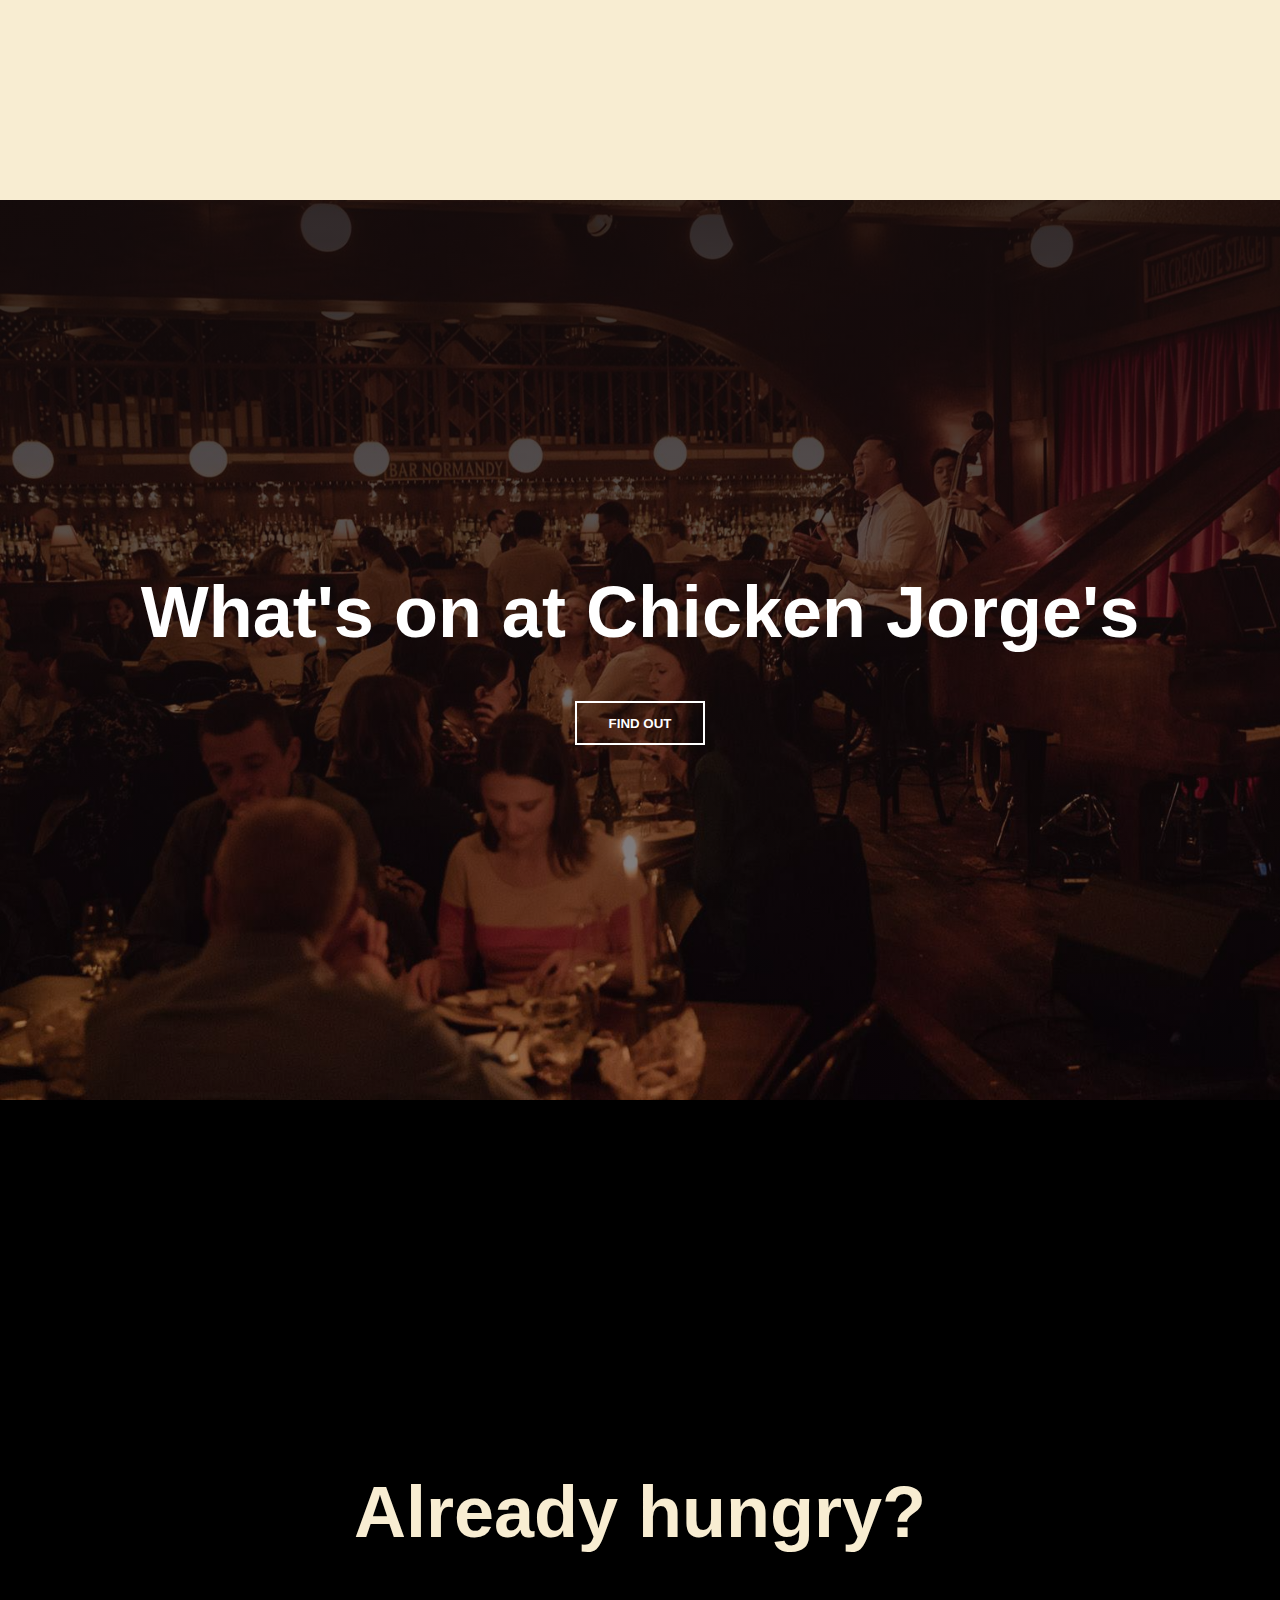
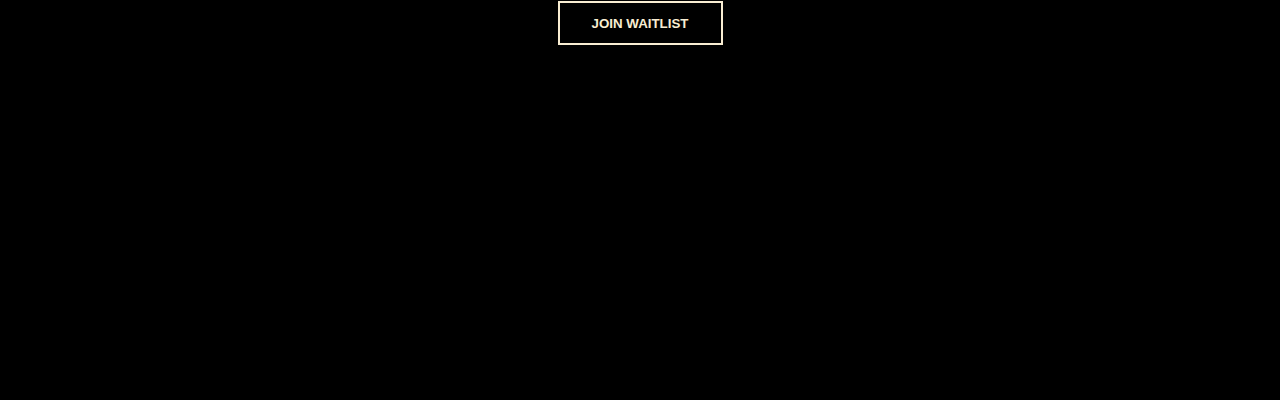
==== commit 2895798a: "Added login" ====
--- a/index.html
+++ b/index.html
@@ -29,7 +29,10 @@
                 <li class="nav-item link"><a href="#events">Offers</a></li>
                 <li class="nav-item link"><a href="#waitlist">Waitlist</a></li>
             </ul>
-            <a  target="_blank" id="nav-widget-button" href="https://demo.sevenrooms.com/reservations/chickenjorges"><button class="nav-item button">Book Now</button></a>
+            <div>
+                <a class="nav-item link" href="/login.html">Log In</a>
+                <a  target="_blank" id="nav-widget-button" href="https://demo.sevenrooms.com/reservations/chickenjorges"><button class="nav-item button">Book Now</button></a>
+            </div>
             <p class="nav-close">&#x2715</p>
         </nav>
         <main class="main-content">
--- a/style.css
+++ b/style.css
@@ -51,7 +51,7 @@
   text-align: center;
 }
 
-.link a:hover {
+.link:hover {
   border-bottom: 2px solid var(--theme-color);
 }
 
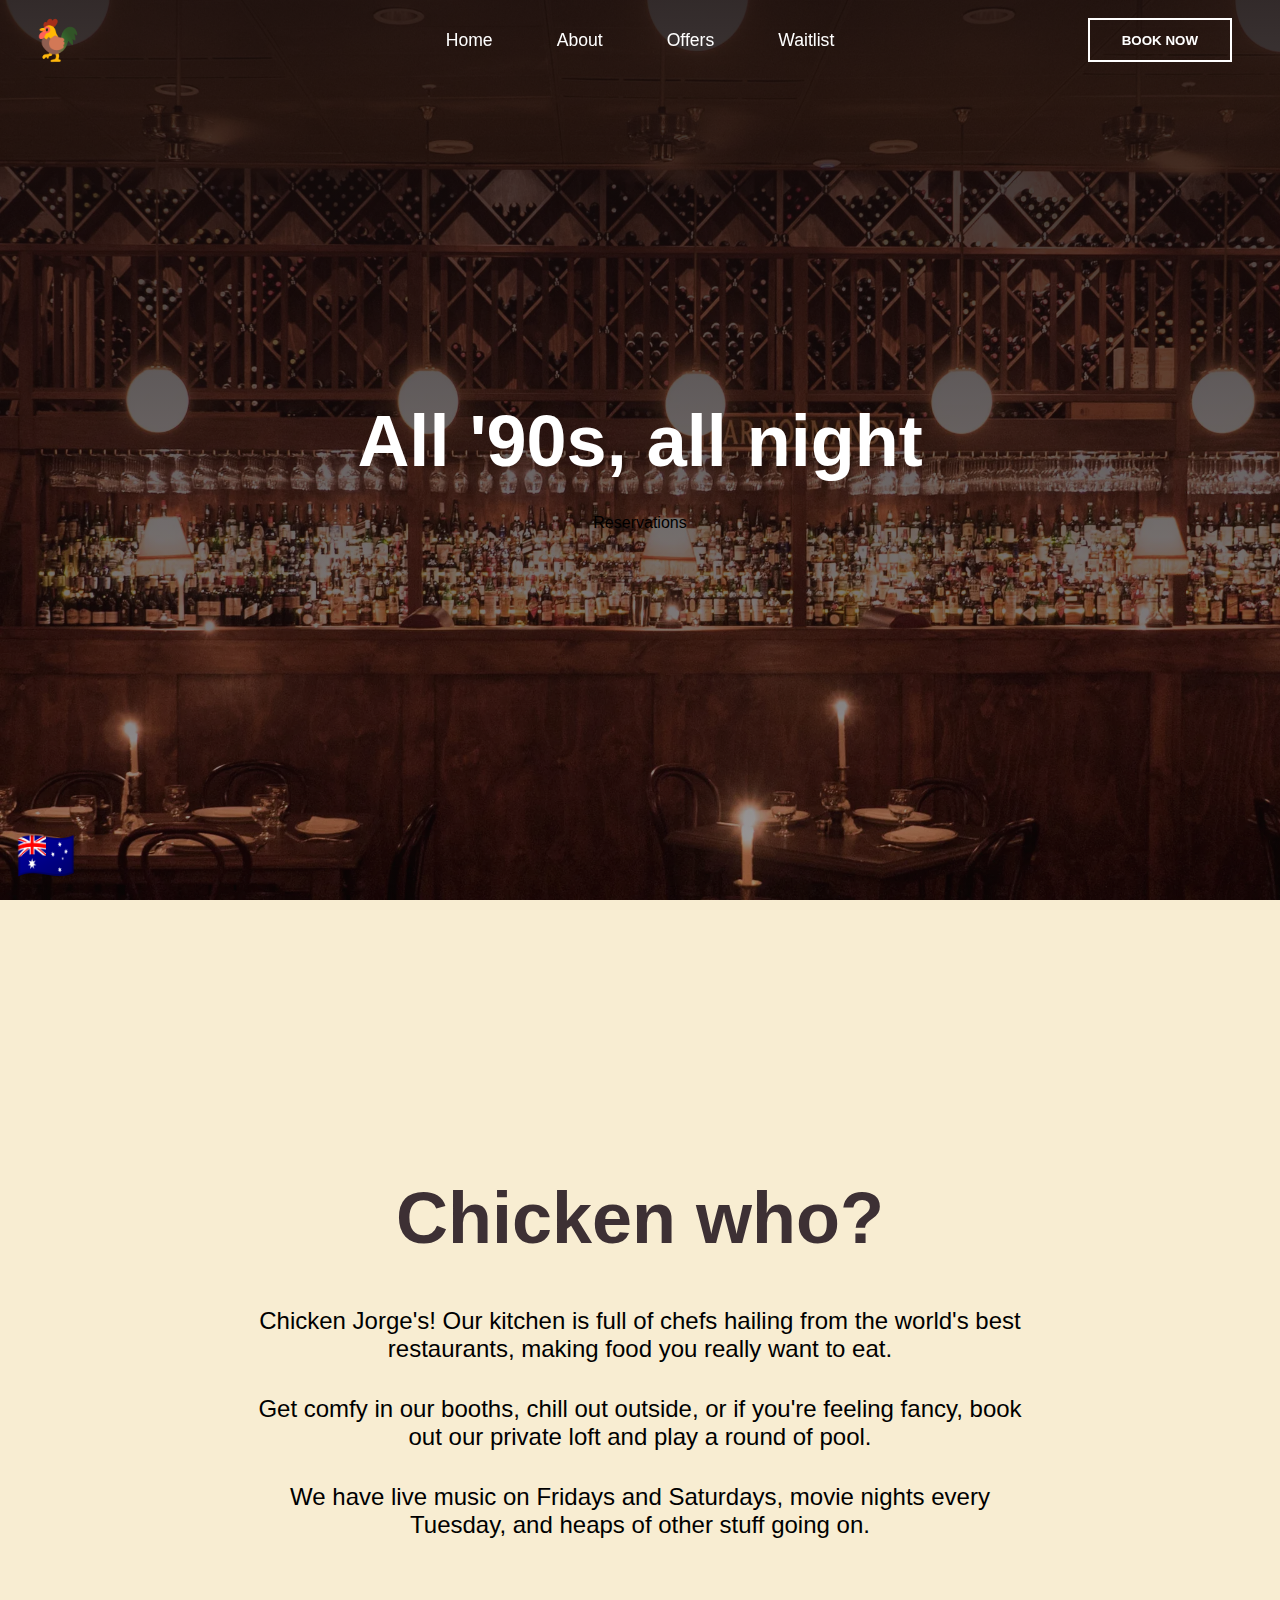
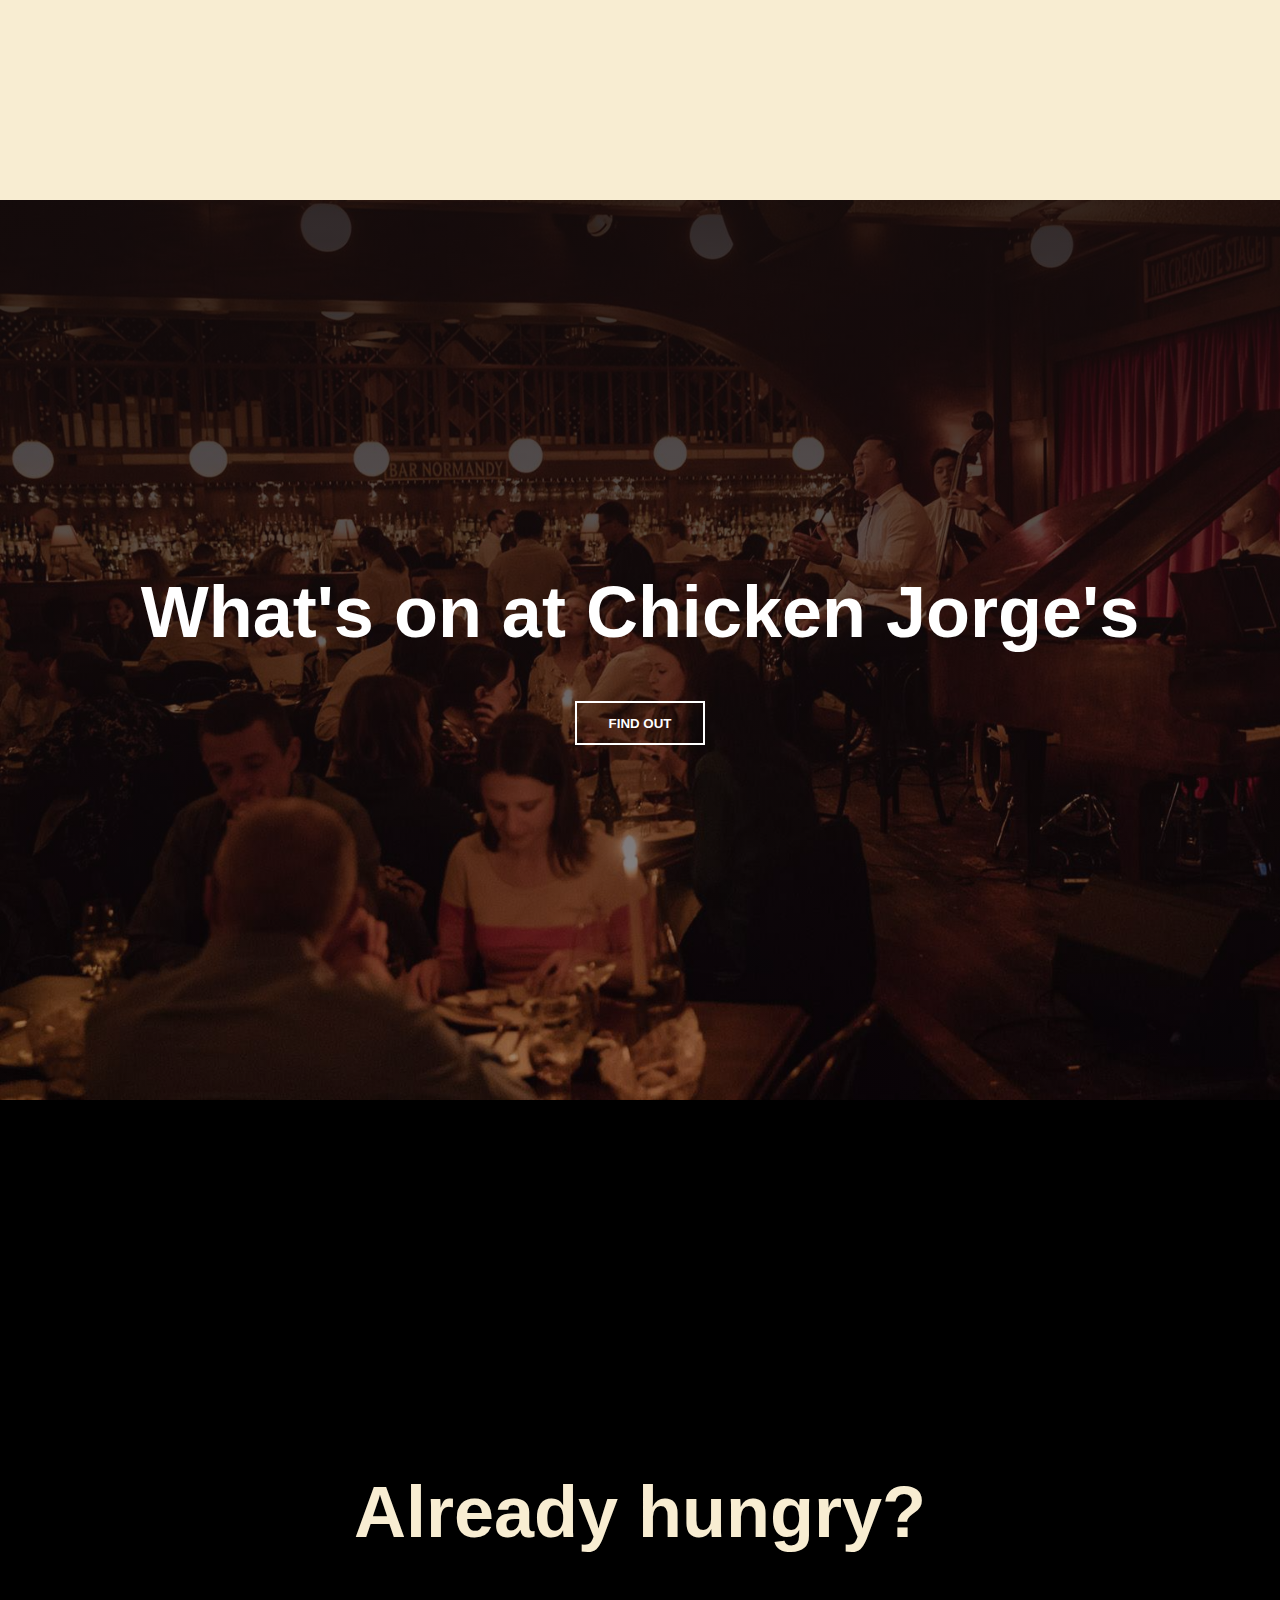
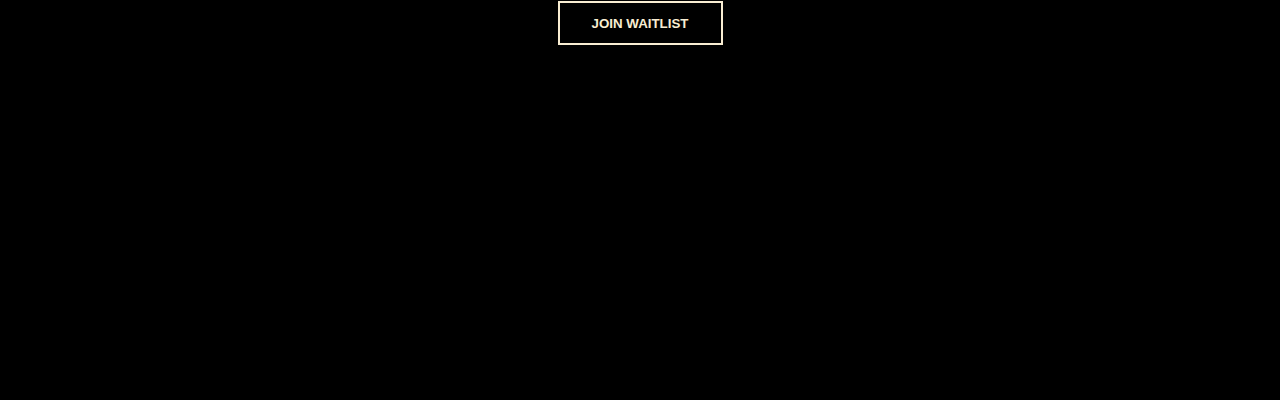
==== commit 9885ee55: "Hidden login page" ====
--- a/index.html
+++ b/index.html
@@ -30,7 +30,7 @@
                 <li class="nav-item link"><a href="#waitlist">Waitlist</a></li>
             </ul>
             <div>
-                <a class="nav-item link" href="/login.html">Log In</a>
+                <!-- <a class="nav-item link" href="/login.html">Log In</a> -->
                 <a  target="_blank" id="nav-widget-button" href="https://demo.sevenrooms.com/reservations/chickenjorges"><button class="nav-item button">Book Now</button></a>
             </div>
             <p class="nav-close">&#x2715</p>
@@ -74,7 +74,7 @@
     </div>
     <div id="iframe-container" class="hidden">
             <p class="iframe-close">&#x2715</p>
-            <iframe src="https://demo.sevenrooms.com/waitlist/chickenjorges" frameborder="0" width="450px" height="800px"></iframe>
+            <iframe src="https://demo.sevenrooms.com/explore/chickenjorges/reservations/create/search" frameborder="0" width="450px" height="800px"></iframe>
     </div>
 </body>
 <div class="lang">🇦🇺</div>
